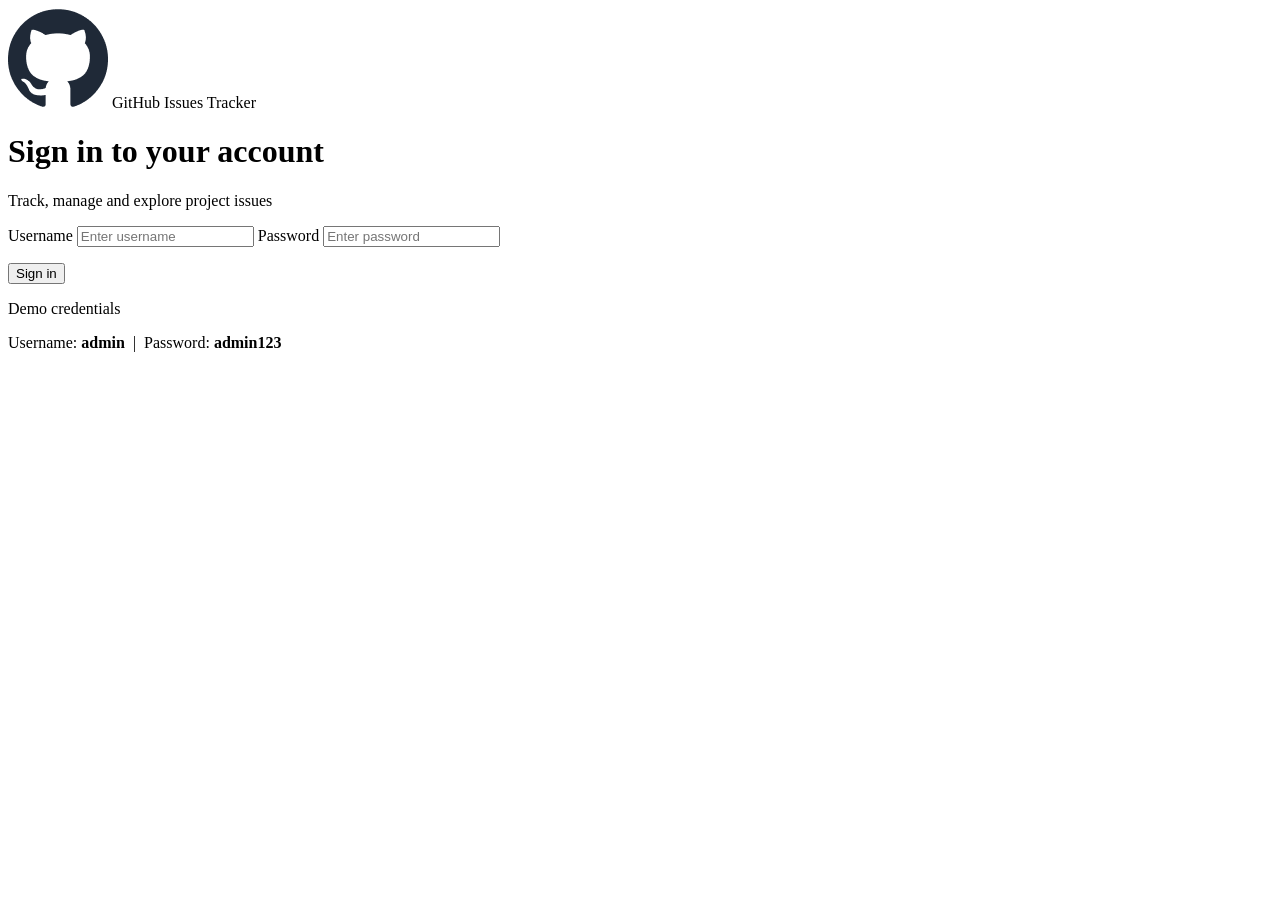
==== index.html @ eb855a49 "login page created" ====
<!DOCTYPE html>
<html lang="en">
<head>
  <meta charset="UTF-8" />
  <meta name="viewport" content="width=device-width, initial-scale=1.0" />
  <title>Sign in - GitHub Issues Tracker</title>
  <link rel="icon" href="assets/github-logo.png" />
  <link rel="stylesheet" href="css/login.css" />
</head>
<body>
  <main class="login-card">
    
    <div class="brand">
      <img src="assets/github-logo.png" alt="GitHub logo" />
      <span>GitHub Issues Tracker</span>
    </div>

  

    <h1>Sign in to your account</h1>
    <p class="subtitle">Track, manage and explore project issues</p>

    
    <form id="login-form" novalidate>
      <label for="username">Username</label>
      <input type="text" id="username" placeholder="Enter username" />


      <label for="password">Password</label>
      <input type="password" id="password" placeholder="Enter password" />

      <p id="error" class="error"></p>

      <button type="submit">Sign in</button>
    </form>

    
    <div class="demo">
      <p>Demo credentials</p>
      <span>Username: <b>admin</b> &nbsp;|&nbsp; Password: <b>admin123</b></span>
    </div>
  </main>
  

  <script src="js/login.js"></script>
</body>
</html>
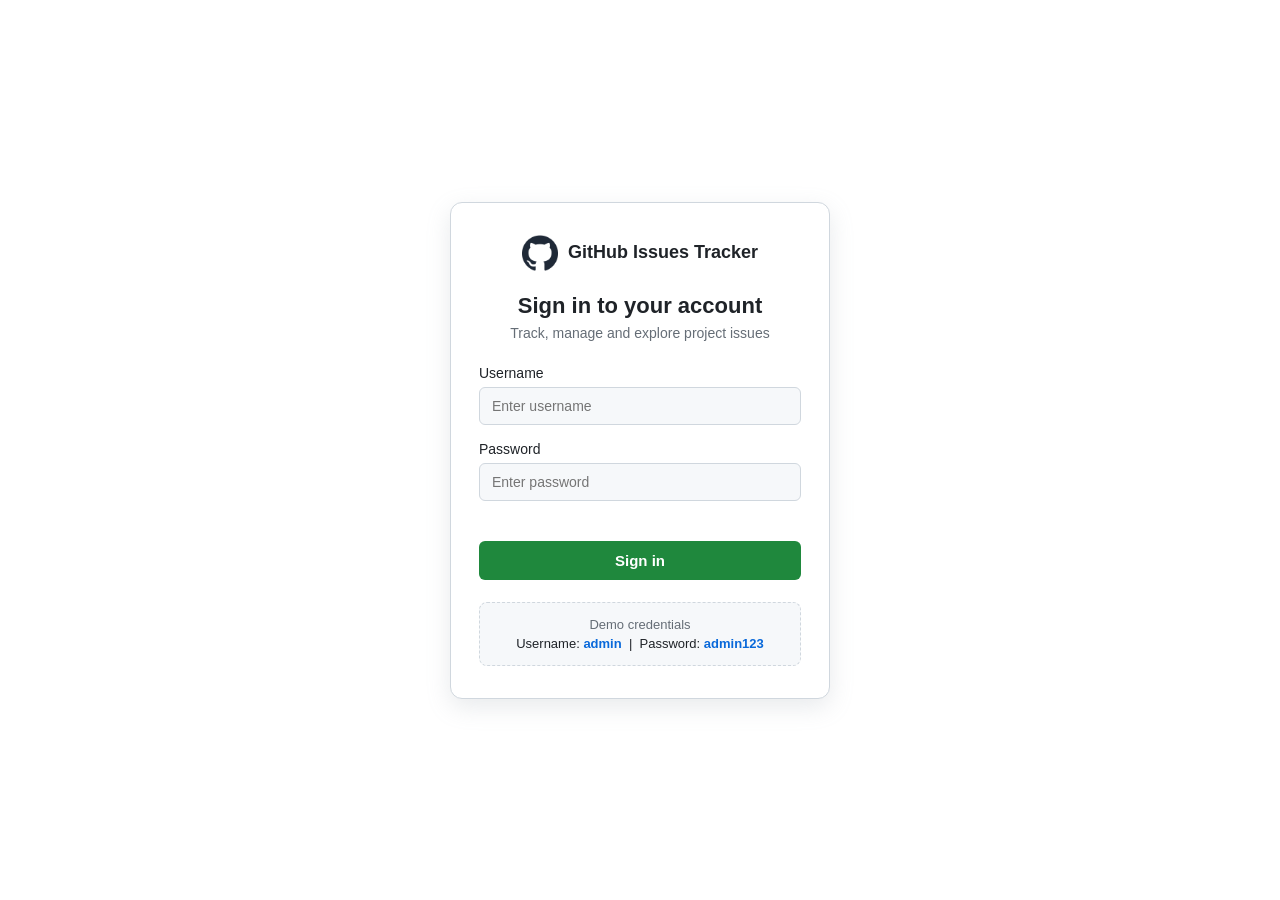
==== commit 27c7c548: "created main page navbar and tab section" ====
--- a/index.html
+++ b/index.html
@@ -5,7 +5,7 @@
   <meta name="viewport" content="width=device-width, initial-scale=1.0" />
   <title>Sign in - GitHub Issues Tracker</title>
   <link rel="icon" href="assets/github-logo.png" />
-  <link rel="stylesheet" href="css/login.css" />
+  <link rel="stylesheet" href="login.css" />
 </head>
 <body>
   <main class="login-card">
@@ -40,7 +40,7 @@
       <span>Username: <b>admin</b> &nbsp;|&nbsp; Password: <b>admin123</b></span>
     </div>
   </main>
-  
+
 
   <script src="js/login.js"></script>
 </body>
--- a/login.css
+++ b/login.css
@@ -0,0 +1,89 @@
+* { margin: 0; padding: 0; box-sizing: border-box; }
+
+body {
+  font-family: -apple-system, "Segoe UI", Roboto, Arial, sans-serif;
+  min-height: 100vh;
+  display: flex;
+  align-items: center;
+  justify-content: center;
+  background: #ffffff;
+  padding: 16px;
+}
+
+
+.login-card {
+  width: 100%;
+  max-width: 380px;
+  background: #ffffff;
+  border: 1px solid #d0d7de;
+  border-radius: 12px;
+  padding: 32px 28px;
+  color: #1f2328;
+  text-align: center;
+  box-shadow: 0 8px 24px rgba(140,149,159,0.2);
+}
+
+
+
+.brand {
+  display: flex;
+  align-items: center;
+  justify-content: center;
+  gap: 10px;
+  margin-bottom: 22px;
+}
+
+
+.brand img { width: 36px; height: 36px; }
+.brand span { font-size: 18px; font-weight: 600; }
+
+
+h1 { font-size: 22px; margin-bottom: 6px; }
+.subtitle { font-size: 14px; color: #656d76; margin-bottom: 24px; }
+
+
+form { text-align: left; }
+label { display: block; font-size: 14px; margin-bottom: 6px; font-weight: 500; }
+
+input {
+  width: 100%;
+  padding: 10px 12px;
+  margin-bottom: 16px;
+  background: #f6f8fa;
+  border: 1px solid #d0d7de;
+  border-radius: 6px;
+  color: #1f2328;
+  font-size: 14px;
+}
+
+
+input:focus { outline: none; border-color: #0969da; background: #fff; }
+
+button {
+  width: 100%;
+  padding: 11px;
+  background: #1f883d;
+  color: #fff;
+  border: none;
+  border-radius: 6px;
+  font-size: 15px;
+  font-weight: 600;
+  cursor: pointer;
+}
+
+button:hover { background: #1a7f37; }
+
+.error { color: #cf222e; font-size: 13px; min-height: 18px; margin-bottom: 6px; }
+
+
+.demo {
+  margin-top: 22px;
+  padding: 14px;
+  background: #f6f8fa;
+  border: 1px dashed #d0d7de;
+  border-radius: 8px;
+  font-size: 13px;
+}
+
+.demo p { color: #656d76; margin-bottom: 4px; }
+.demo b { color: #0969da; }
